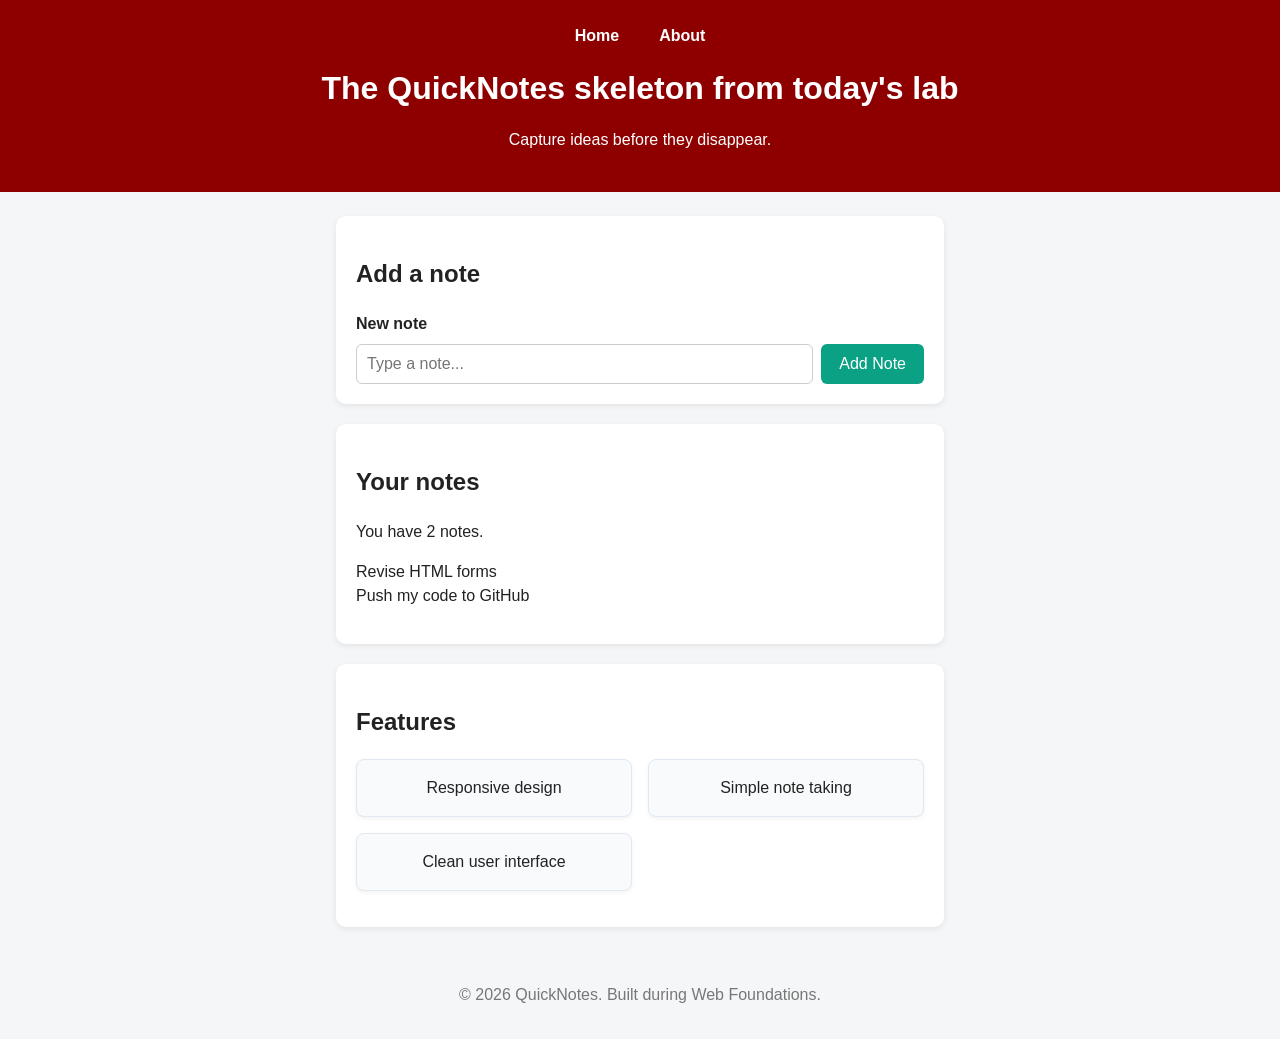
==== day-2/index.html @ 14faa477 "Add Day 2 files" ====
<!DOCTYPE html>
<html lang="en">
  <head>
    <meta charset="UTF-8" />
    <meta name="viewport" content="width=device-width, initial-scale=1.0" />
    <link rel="stylesheet" href="style.css" />
    <title>Quick Notes</title>
  </head>
  <body>
    <header>
      <nav>
        <ul>
          <li><a href="index.html">Home</a></li>
          <li><a href="about.html">About</a></li>
        </ul>
      </nav>
      <h1>The QuickNotes skeleton from today's lab</h1>
      <p>Capture ideas before they disappear.</p>
    </header>
 
    <main>
      <section>
        <h2>Add a note</h2>
        <form id="note-form">
          <label for="note-input">New note</label>
          <input type="text" id="note-input" placeholder="Type a note..." />
          <button type="submit">Add Note</button>
        </form>
      </section>
 
      <section>
        <h2>Your notes</h2>
        <p id="note-count">You have 2 notes.</p>
        <ul id="notes-list">
          <li>Revise HTML forms</li>
          <li>Push my code to GitHub</li>
        </ul>
      </section>

      <section>
        <h2>Features</h2>
        <ul class="features">
          <li>Responsive design</li>
          <li>Simple note taking</li>
          <li>Clean user interface</li>
        </ul>
      </section>
    </main>
 
    <footer>
      <p>&copy; 2026 QuickNotes. Built during Web Foundations.</p>
    </footer>
  </body>
</html>
---- day-2/style.css ----
/* 1. Reset: predictable sizing and no default body margin */
*,
*::before,
*::after {
  box-sizing: border-box;
}
 
body {
  margin: 0;
  font-family: "Segoe UI", Arial, sans-serif;
  background-color: #f4f6f8;
  color: #222;
  line-height: 1.5;
}
 
/* 2. Header */
header {
  background-color: #8e0000;
  color: white;
  text-align: center;
  padding: 24px 16px;
}

header h1 {
  margin: 0 0 8px 0;
}

/* Nav links in a row with Flexbox */
nav ul {
  display: flex;
  justify-content: center;
  gap: 16px;
  list-style: none;
  padding: 0;
  margin: 0 0 16px 0;
}

nav a {
  color: white;
  text-decoration: none;
  font-weight: 600;
  padding: 6px 12px;
  border-radius: 4px;
  transition: background-color 0.2s ease, text-decoration 0.2s ease;
}

nav a:hover {
  background-color: rgba(255, 255, 255, 0.25);
  text-decoration: underline;
}
 
/* 3. Centre the main content and limit its width */
main {
  max-width: 640px;
  margin: 24px auto;   /* auto left/right margins centre a block */
  padding: 0 16px;
}
 
section {
  background: white;
  padding: 20px;
  border-radius: 10px;
  margin-bottom: 20px;
  box-shadow: 0 2px 6px rgba(0, 0, 0, 0.08);
}
 
/* 4. Form layout with Flexbox */
#note-form {
  display: flex;
  gap: 8px;
  flex-wrap: wrap;
}
 
#note-form label {
  width: 100%;          /* label on its own line */
  font-weight: bold;
}
 
#note-input {
  flex: 1;
  padding: 10px;
  border: 1px solid #ccc;
  border-radius: 6px;
  font-size: 1rem;
}
 
button {
  background-color: #0ba184;
  color: white;
  border: none;
  padding: 10px 18px;
  border-radius: 6px;
  font-size: 1rem;
  cursor: pointer;
}
 
button:hover {
  background-color: #088a70;
}
 
/* 5. Notes list */
#notes-list {
  list-style: none;     /* remove bullet points */
  padding: 0;
}
 
.note {
  background-color: #fffbe6;
  border-left: 4px solid #0ba184;
  padding: 12px 16px;
  margin-bottom: 10px;
  border-radius: 6px;
}
 
/* 6. Footer */
footer {
  text-align: center;
  color: #777;
  padding: 16px;
}
 
/* 7. Phones */
@media (max-width: 600px) {
  #note-form {
    flex-direction: column;
  }
}

/* 8. Features list laid out with CSS Grid as responsive cards */
.features {
  display: grid;
  grid-template-columns: repeat(auto-fit, minmax(180px, 1fr));
  gap: 16px;
  list-style: none;
  padding: 0;
  margin: 16px 0;
}

.features li {
  background-color: #f8fafc;
  border: 1px solid #e2e8f0;
  border-radius: 8px;
  padding: 16px;
  box-shadow: 0 2px 4px rgba(0, 0, 0, 0.05);
  font-weight: 500;
  display: flex;
  align-items: center;
  justify-content: center;
  text-align: center;
  transition: transform 0.2s ease, box-shadow 0.2s ease;
}

.features li:hover {
  transform: translateY(-2px);
  box-shadow: 0 4px 8px rgba(0, 0, 0, 0.1);
}

/* Navigation bar layout with Flexbox */
nav ul {
  display: flex;
  justify-content: center;
  gap: 16px;
  list-style: none;
  padding: 0;
  margin: 0 0 16px 0;
}

nav a {
  color: white;
  text-decoration: none;
  font-weight: 600;
  padding: 6px 12px;
  border-radius: 4px;
  transition: background-color 0.2s ease, text-decoration 0.2s ease;
}

nav a:hover {
  background-color: rgba(255, 255, 255, 0.25);
  text-decoration: underline;
}
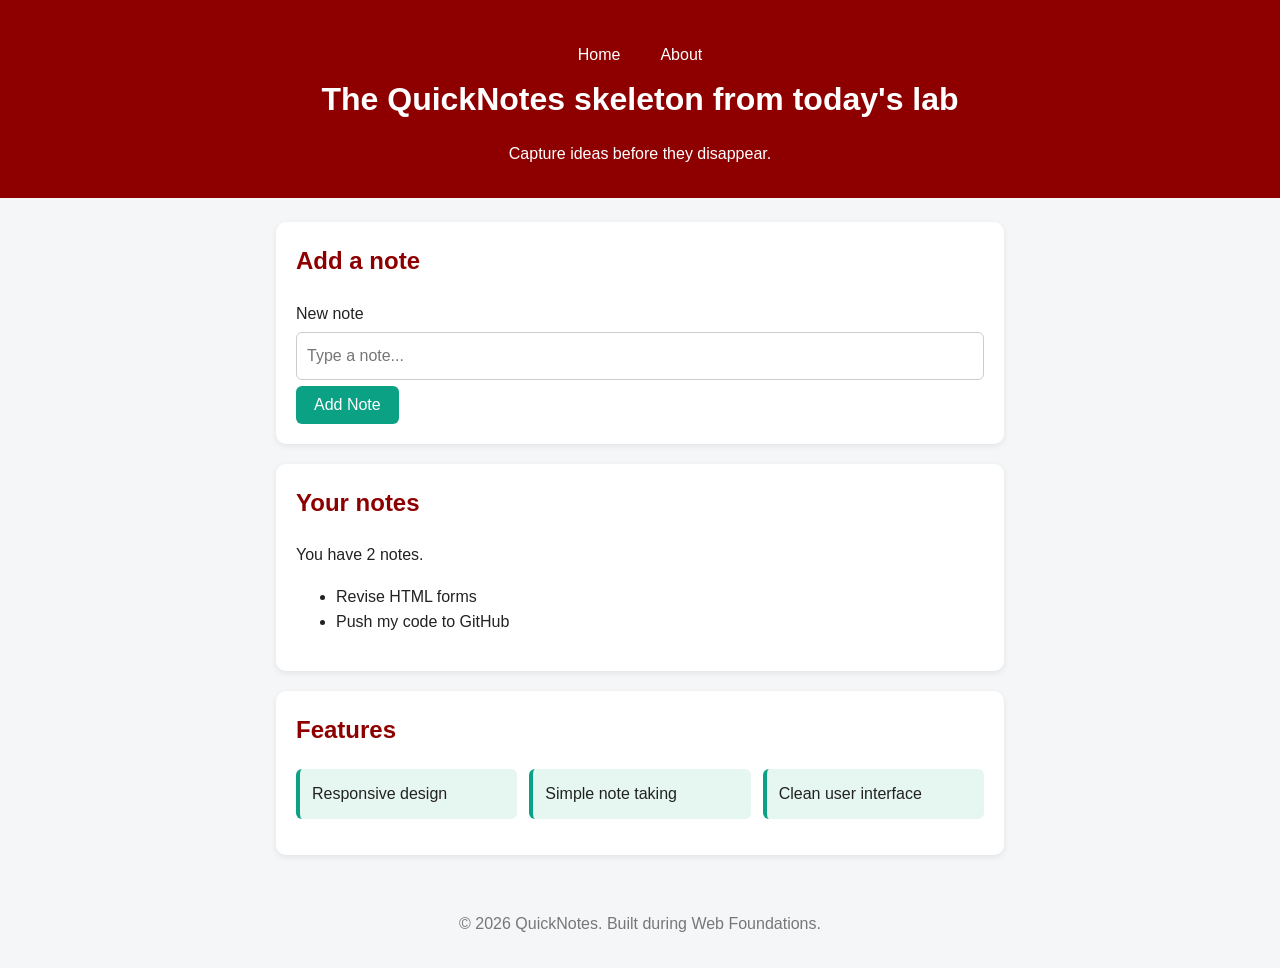
==== commit cd9f02ff: "Day 2 assignment" ====
--- a/day-2/index.html
+++ b/day-2/index.html
@@ -9,10 +9,8 @@
   <body>
     <header>
       <nav>
-        <ul>
-          <li><a href="index.html">Home</a></li>
-          <li><a href="about.html">About</a></li>
-        </ul>
+        <a href="index.html">Home</a>
+        <a href="about.html">About</a>
       </nav>
       <h1>The QuickNotes skeleton from today's lab</h1>
       <p>Capture ideas before they disappear.</p>
--- a/day-2/style.css
+++ b/day-2/style.css
@@ -1,4 +1,4 @@
-/* 1. Reset: predictable sizing and no default body margin */
+/* 1. Reset and base styles */
 *,
 *::before,
 *::after {
@@ -10,7 +10,7 @@
   font-family: "Segoe UI", Arial, sans-serif;
   background-color: #f4f6f8;
   color: #222;
-  line-height: 1.5;
+  line-height: 1.6;
 }
  
 /* 2. Header */
@@ -18,41 +18,37 @@
   background-color: #8e0000;
   color: white;
   text-align: center;
-  padding: 24px 16px;
+  padding: 24px 16px 16px;
 }
-
+ 
 header h1 {
-  margin: 0 0 8px 0;
+  margin: 0;
 }
-
-/* Nav links in a row with Flexbox */
-nav ul {
+ 
+/* 3. Navigation with Flexbox */
+nav {
   display: flex;
   justify-content: center;
   gap: 16px;
-  list-style: none;
-  padding: 0;
-  margin: 0 0 16px 0;
+  margin-top: 12px;
 }
-
+ 
 nav a {
   color: white;
   text-decoration: none;
-  font-weight: 600;
   padding: 6px 12px;
-  border-radius: 4px;
-  transition: background-color 0.2s ease, text-decoration 0.2s ease;
-}
-
-nav a:hover {
-  background-color: rgba(255, 255, 255, 0.25);
-  text-decoration: underline;
+  border-radius: 6px;
+  transition: background-color 0.2s ease;
 }
  
-/* 3. Centre the main content and limit its width */
+nav a:hover {
+  background-color: rgba(255, 255, 255, 0.2);
+}
+ 
+/* 4. Main content and section cards */
 main {
-  max-width: 640px;
-  margin: 24px auto;   /* auto left/right margins centre a block */
+  max-width: 760px;
+  margin: 24px auto;
   padding: 0 16px;
 }
  
@@ -64,27 +60,69 @@
   box-shadow: 0 2px 6px rgba(0, 0, 0, 0.08);
 }
  
-/* 4. Form layout with Flexbox */
-#note-form {
-  display: flex;
-  gap: 8px;
-  flex-wrap: wrap;
+h2,
+h3 {
+  color: #8e0000;
+  margin-top: 0;
 }
  
-#note-form label {
-  width: 100%;          /* label on its own line */
-  font-weight: bold;
+/* 5. Features as a responsive grid of cards */
+.features {
+  list-style: none;
+  padding: 0;
+  display: grid;
+  grid-template-columns: repeat(auto-fit, minmax(180px, 1fr));
+  gap: 12px;
 }
  
-#note-input {
-  flex: 1;
+.features li {
+  background-color: #e6f6f1;
+  border-left: 4px solid #0ba184;
+  padding: 12px;
+  border-radius: 6px;
+}
+ 
+/* 6. Shortcuts table */
+table {
+  width: 100%;
+  border-collapse: collapse; /* merge double borders into one */
+}
+ 
+th,
+td {
+  border: 1px solid #ddd;
+  padding: 8px 12px;
+  text-align: left;
+}
+ 
+th {
+  background-color: #f0f0f0;
+}
+ 
+/* 7. Forms */
+form {
+  display: flex;
+  flex-direction: column;
+  gap: 6px;
+}
+ 
+input,
+textarea {
+  width: 100%;
   padding: 10px;
   border: 1px solid #ccc;
   border-radius: 6px;
-  font-size: 1rem;
+  font: inherit; /* use the page font instead of the browser default */
+}
+ 
+input:focus,
+textarea:focus {
+  outline: 2px solid #0ba184;
+  border-color: #0ba184;
 }
  
 button {
+  align-self: flex-start;
   background-color: #0ba184;
   color: white;
   border: none;
@@ -92,89 +130,32 @@
   border-radius: 6px;
   font-size: 1rem;
   cursor: pointer;
+  transition: background-color 0.2s ease, transform 0.2s ease;
 }
  
 button:hover {
   background-color: #088a70;
+  transform: translateY(-2px);
 }
  
-/* 5. Notes list */
-#notes-list {
-  list-style: none;     /* remove bullet points */
-  padding: 0;
-}
- 
-.note {
-  background-color: #fffbe6;
-  border-left: 4px solid #0ba184;
-  padding: 12px 16px;
-  margin-bottom: 10px;
-  border-radius: 6px;
-}
- 
-/* 6. Footer */
+/* 8. Footer */
 footer {
   text-align: center;
   color: #777;
   padding: 16px;
 }
  
-/* 7. Phones */
+/* 9. Small screens */
 @media (max-width: 600px) {
-  #note-form {
-    flex-direction: column;
+  header {
+    padding: 16px 12px 12px;
   }
-}
-
-/* 8. Features list laid out with CSS Grid as responsive cards */
-.features {
-  display: grid;
-  grid-template-columns: repeat(auto-fit, minmax(180px, 1fr));
-  gap: 16px;
-  list-style: none;
-  padding: 0;
-  margin: 16px 0;
-}
-
-.features li {
-  background-color: #f8fafc;
-  border: 1px solid #e2e8f0;
-  border-radius: 8px;
-  padding: 16px;
-  box-shadow: 0 2px 4px rgba(0, 0, 0, 0.05);
-  font-weight: 500;
-  display: flex;
-  align-items: center;
-  justify-content: center;
-  text-align: center;
-  transition: transform 0.2s ease, box-shadow 0.2s ease;
-}
-
-.features li:hover {
-  transform: translateY(-2px);
-  box-shadow: 0 4px 8px rgba(0, 0, 0, 0.1);
-}
-
-/* Navigation bar layout with Flexbox */
-nav ul {
-  display: flex;
-  justify-content: center;
-  gap: 16px;
-  list-style: none;
-  padding: 0;
-  margin: 0 0 16px 0;
-}
-
-nav a {
-  color: white;
-  text-decoration: none;
-  font-weight: 600;
-  padding: 6px 12px;
-  border-radius: 4px;
-  transition: background-color 0.2s ease, text-decoration 0.2s ease;
-}
-
-nav a:hover {
-  background-color: rgba(255, 255, 255, 0.25);
-  text-decoration: underline;
-}
+ 
+  header h1 {
+    font-size: 1.6rem;
+  }
+ 
+  section {
+    padding: 16px;
+  }
+}
